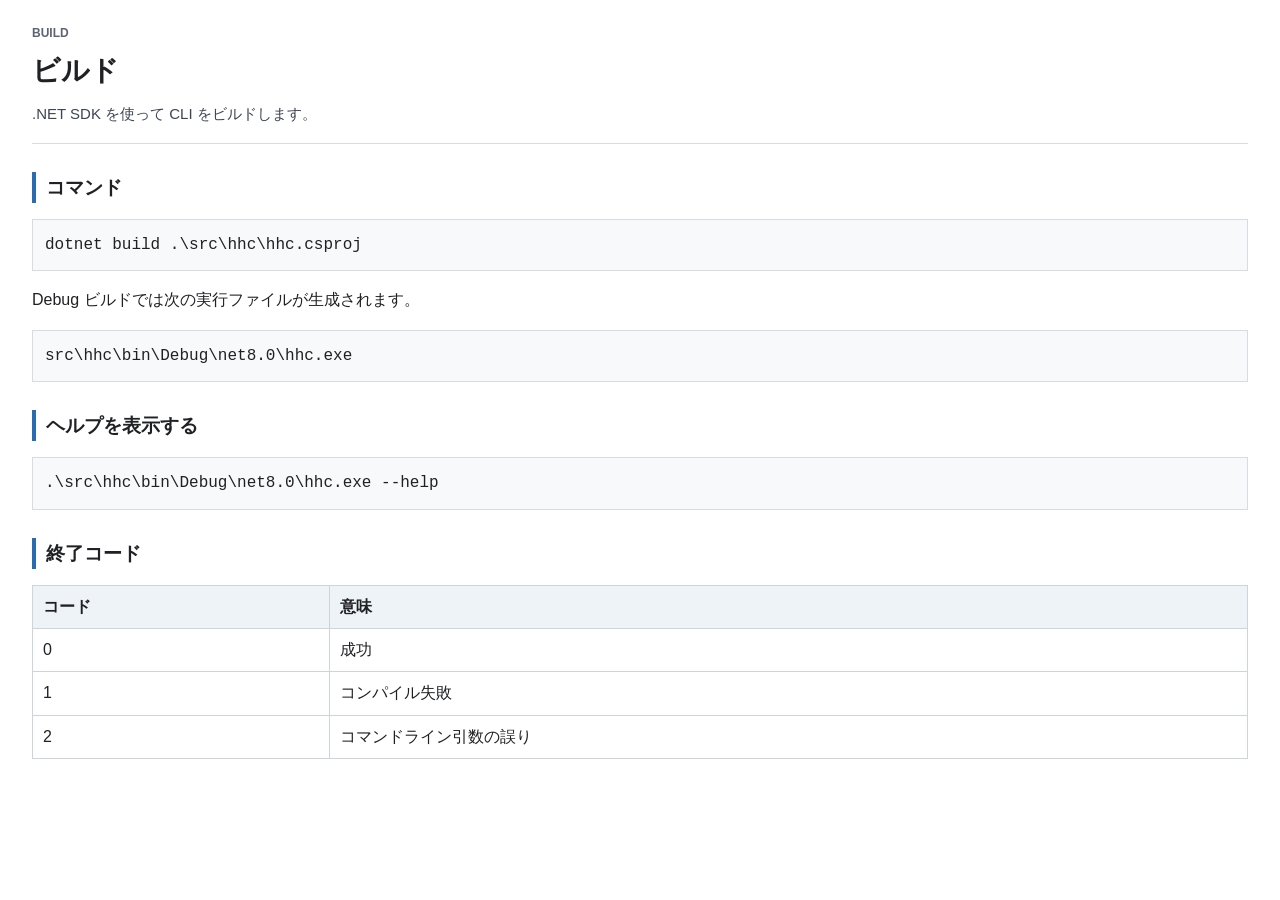
==== docs/help/topics/build.html @ 87c55d26 "Add HTML Help window metadata" ====
<!doctype html>
<html lang="ja">
<head>
  <meta charset="utf-8">
  <title>ビルド</title>
  <link rel="stylesheet" href="../styles/help.css">
</head>
<body>
  <header class="page-header">
    <p class="eyebrow">Build</p>
    <h1>ビルド</h1>
    <p class="lead">.NET SDK を使って CLI をビルドします。</p>
  </header>

  <section>
    <h2>コマンド</h2>
    <pre><code>dotnet build .\src\hhc\hhc.csproj</code></pre>
    <p>Debug ビルドでは次の実行ファイルが生成されます。</p>
    <pre><code>src\hhc\bin\Debug\net8.0\hhc.exe</code></pre>
  </section>

  <section>
    <h2>ヘルプを表示する</h2>
    <pre><code>.\src\hhc\bin\Debug\net8.0\hhc.exe --help</code></pre>
  </section>

  <section>
    <h2>終了コード</h2>
    <table>
      <thead>
        <tr><th>コード</th><th>意味</th></tr>
      </thead>
      <tbody>
        <tr><td>0</td><td>成功</td></tr>
        <tr><td>1</td><td>コンパイル失敗</td></tr>
        <tr><td>2</td><td>コマンドライン引数の誤り</td></tr>
      </tbody>
    </table>
  </section>
</body>
</html>
---- docs/help/styles/help.css ----
body {
  font-family: "Yu Gothic UI", Meiryo, "Segoe UI", sans-serif;
  line-height: 1.65;
  margin: 24px 32px;
  color: #202124;
  background: #fff;
}

.page-header {
  border-bottom: 1px solid #d7dce2;
  margin-bottom: 24px;
  padding-bottom: 16px;
}

.eyebrow {
  color: #5b6472;
  font-size: 12px;
  font-weight: 700;
  letter-spacing: 0;
  margin: 0 0 4px;
  text-transform: uppercase;
}

h1 {
  font-size: 28px;
  margin: 0 0 8px;
}

h2 {
  border-left: 4px solid #2b6cb0;
  font-size: 19px;
  margin-top: 28px;
  padding-left: 10px;
}

.lead {
  color: #3d4653;
  font-size: 15px;
  margin: 0;
}

code {
  background: #f1f4f8;
  border: 1px solid #d7dce2;
  border-radius: 4px;
  font-family: Consolas, "Courier New", monospace;
  padding: 1px 4px;
}

pre {
  background: #f7f9fb;
  border: 1px solid #d7dce2;
  overflow: auto;
  padding: 12px;
}

pre code {
  background: transparent;
  border: 0;
  padding: 0;
}

table {
  border-collapse: collapse;
  margin-top: 12px;
  width: 100%;
}

th,
td {
  border: 1px solid #ccd4dd;
  padding: 8px 10px;
  text-align: left;
  vertical-align: top;
}

th {
  background: #eef3f8;
}
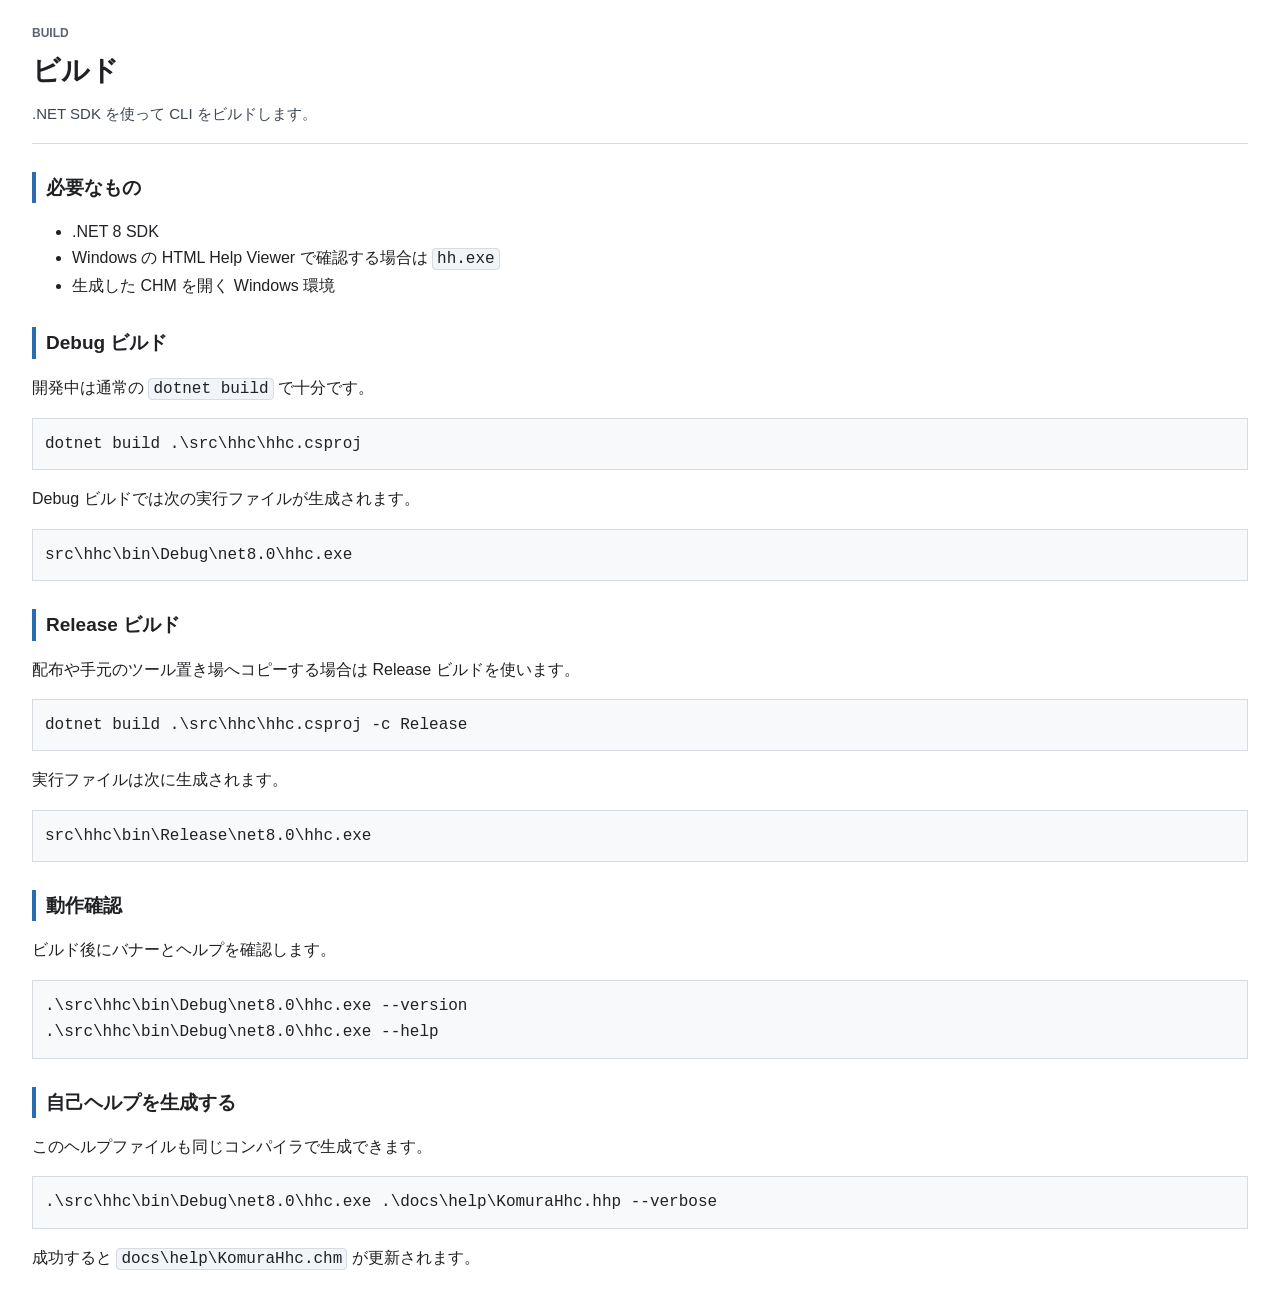
==== commit 05d61dd2: "Expand compiler help documentation" ====
--- a/docs/help/topics/build.html
+++ b/docs/help/topics/build.html
@@ -13,29 +13,42 @@
   </header>
 
   <section>
-    <h2>コマンド</h2>
+    <h2>必要なもの</h2>
+    <ul>
+      <li>.NET 8 SDK</li>
+      <li>Windows の HTML Help Viewer で確認する場合は <code>hh.exe</code></li>
+      <li>生成した CHM を開く Windows 環境</li>
+    </ul>
+  </section>
+
+  <section>
+    <h2>Debug ビルド</h2>
+    <p>開発中は通常の <code>dotnet build</code> で十分です。</p>
     <pre><code>dotnet build .\src\hhc\hhc.csproj</code></pre>
     <p>Debug ビルドでは次の実行ファイルが生成されます。</p>
     <pre><code>src\hhc\bin\Debug\net8.0\hhc.exe</code></pre>
   </section>
 
   <section>
-    <h2>ヘルプを表示する</h2>
-    <pre><code>.\src\hhc\bin\Debug\net8.0\hhc.exe --help</code></pre>
+    <h2>Release ビルド</h2>
+    <p>配布や手元のツール置き場へコピーする場合は Release ビルドを使います。</p>
+    <pre><code>dotnet build .\src\hhc\hhc.csproj -c Release</code></pre>
+    <p>実行ファイルは次に生成されます。</p>
+    <pre><code>src\hhc\bin\Release\net8.0\hhc.exe</code></pre>
   </section>
 
   <section>
-    <h2>終了コード</h2>
-    <table>
-      <thead>
-        <tr><th>コード</th><th>意味</th></tr>
-      </thead>
-      <tbody>
-        <tr><td>0</td><td>成功</td></tr>
-        <tr><td>1</td><td>コンパイル失敗</td></tr>
-        <tr><td>2</td><td>コマンドライン引数の誤り</td></tr>
-      </tbody>
-    </table>
+    <h2>動作確認</h2>
+    <p>ビルド後にバナーとヘルプを確認します。</p>
+    <pre><code>.\src\hhc\bin\Debug\net8.0\hhc.exe --version
+.\src\hhc\bin\Debug\net8.0\hhc.exe --help</code></pre>
+  </section>
+
+  <section>
+    <h2>自己ヘルプを生成する</h2>
+    <p>このヘルプファイルも同じコンパイラで生成できます。</p>
+    <pre><code>.\src\hhc\bin\Debug\net8.0\hhc.exe .\docs\help\KomuraHhc.hhp --verbose</code></pre>
+    <p>成功すると <code>docs\help\KomuraHhc.chm</code> が更新されます。</p>
   </section>
 </body>
 </html>
--- a/docs/help/styles/help.css
+++ b/docs/help/styles/help.css
@@ -77,3 +77,21 @@
 th {
   background: #eef3f8;
 }
+
+.callout {
+  background: #f7fbff;
+  border: 1px solid #c9d8eb;
+  border-left: 4px solid #2b6cb0;
+  margin: 16px 0;
+  padding: 10px 12px;
+}
+
+.warning {
+  background: #fff8e6;
+  border-color: #e2c56a;
+  border-left-color: #b7791f;
+}
+
+.compact li {
+  margin: 4px 0;
+}
